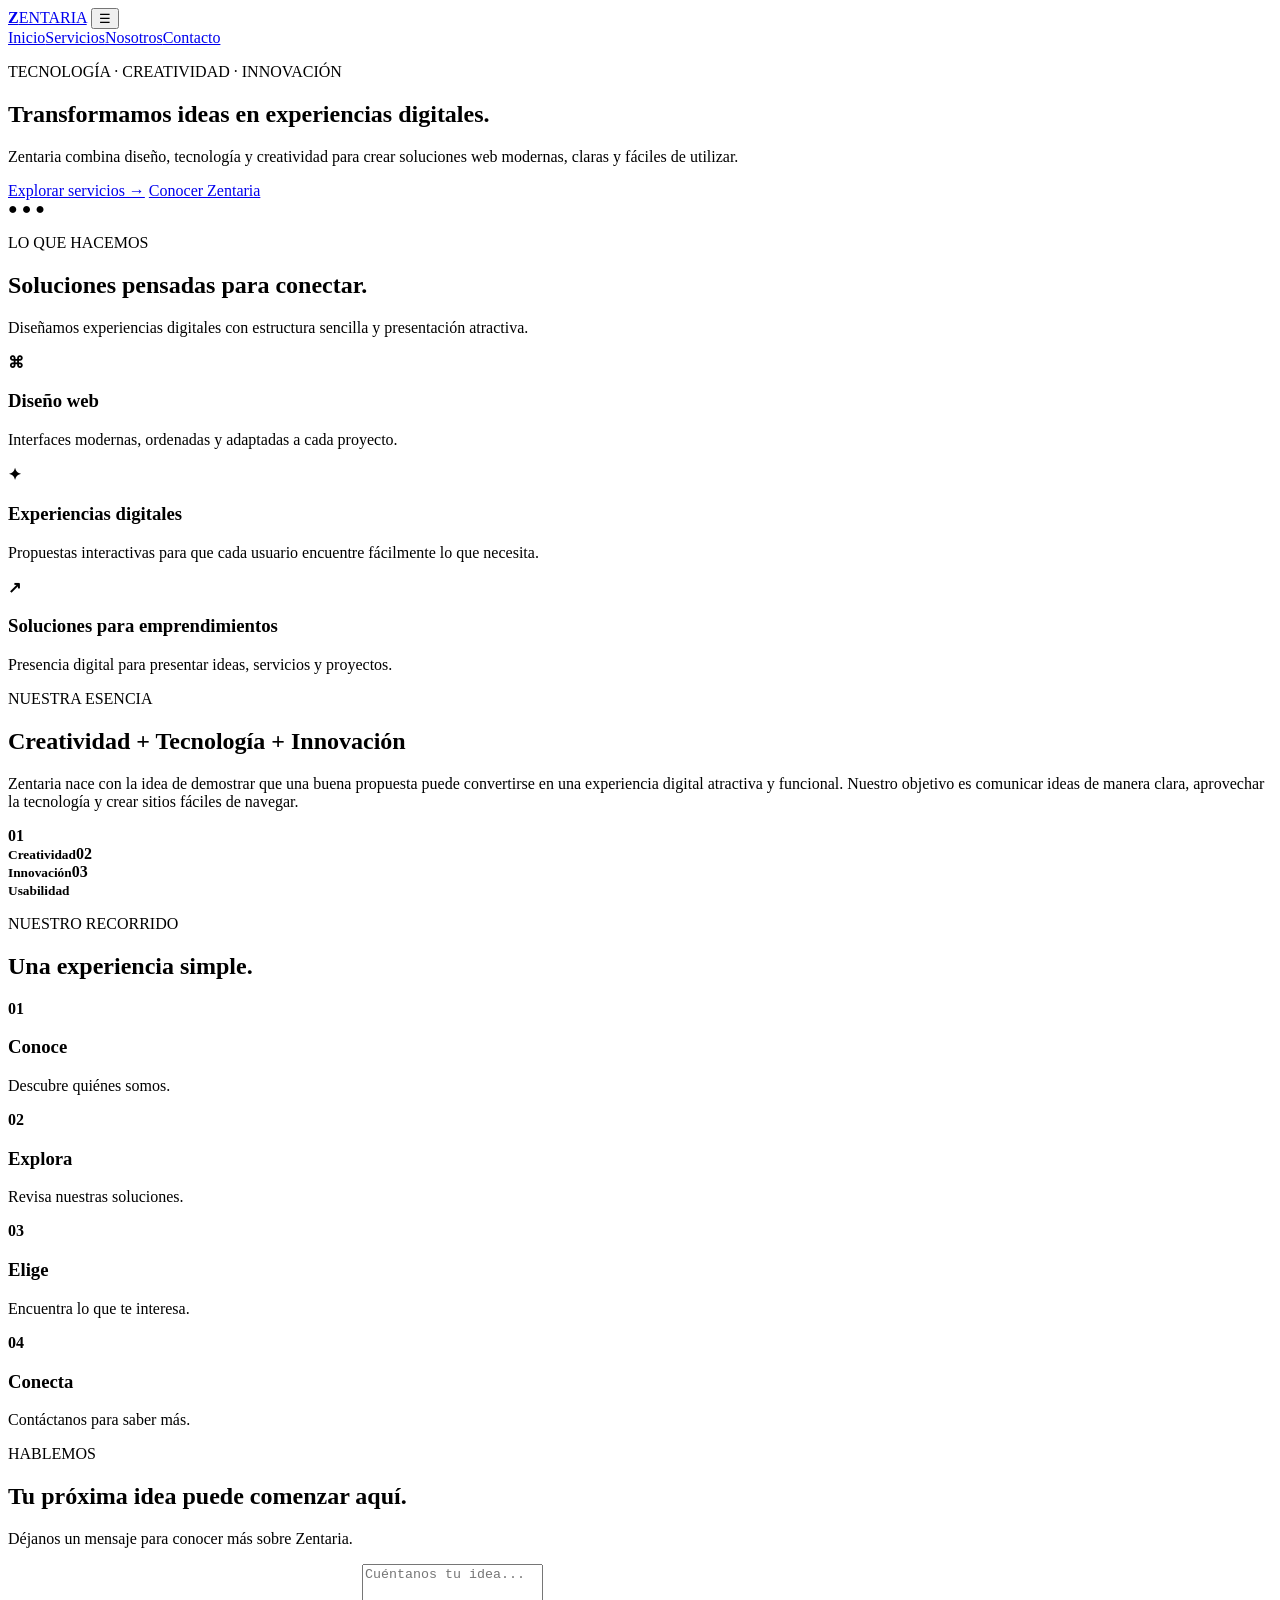
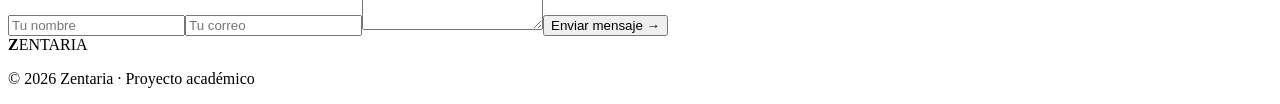
==== index.html @ 114fbb3f "Crear página principal de Zentaria" ====
<!doctype html>
<html lang="es">
<head>
<meta charset="UTF-8">
<meta name="viewport" content="width=device-width, initial-scale=1.0">
<title>Zentaria | Soluciones digitales</title>
<link rel="stylesheet" href="style.css">
</head>
<body>
<header id="inicio">
<nav>
<a class="logo" href="#inicio"><b>Z</b>ENTARIA</a>
<button id="menu">☰</button>
<div id="links">
<a href="#inicio">Inicio</a><a href="#servicios">Servicios</a><a href="#nosotros">Nosotros</a><a href="#contacto">Contacto</a>
</div>
</nav>
<section class="hero">
<div>
<p class="eyebrow">TECNOLOGÍA · CREATIVIDAD · INNOVACIÓN</p>
<h1>Transformamos <span>ideas</span> en experiencias digitales.</h1>
<p class="lead">Zentaria combina diseño, tecnología y creatividad para crear soluciones web modernas, claras y fáciles de utilizar.</p>
<a class="btn" href="#servicios">Explorar servicios →</a>
<a class="btn ghost" href="#nosotros">Conocer Zentaria</a>
</div>
<div class="visual"><div class="window"><div class="dots">● ● ●</div><div class="bar"></div><div class="bar short"></div><div class="grid"><i></i><i></i><i></i></div><div class="button"></div></div></div>
</section>
</header>
<main>
<section class="section" id="servicios">
<p class="eyebrow blue">LO QUE HACEMOS</p>
<h2>Soluciones pensadas para <span>conectar.</span></h2>
<p class="muted">Diseñamos experiencias digitales con estructura sencilla y presentación atractiva.</p>
<div class="cards">
<article><strong>⌘</strong><h3>Diseño web</h3><p>Interfaces modernas, ordenadas y adaptadas a cada proyecto.</p></article>
<article><strong>✦</strong><h3>Experiencias digitales</h3><p>Propuestas interactivas para que cada usuario encuentre fácilmente lo que necesita.</p></article>
<article><strong>↗</strong><h3>Soluciones para emprendimientos</h3><p>Presencia digital para presentar ideas, servicios y proyectos.</p></article>
</div>
</section>
<section class="section dark" id="nosotros">
<div class="two">
<div><p class="eyebrow">NUESTRA ESENCIA</p><h2>Creatividad + Tecnología + <span>Innovación</span></h2></div>
<div><p>Zentaria nace con la idea de demostrar que una buena propuesta puede convertirse en una experiencia digital atractiva y funcional. Nuestro objetivo es comunicar ideas de manera clara, aprovechar la tecnología y crear sitios fáciles de navegar.</p>
<div class="values"><b>01<br><small>Creatividad</small></b><b>02<br><small>Innovación</small></b><b>03<br><small>Usabilidad</small></b></div></div>
</div>
</section>
<section class="section">
<p class="eyebrow blue">NUESTRO RECORRIDO</p><h2>Una experiencia <span>simple.</span></h2>
<div class="steps"><div><b>01</b><h3>Conoce</h3><p>Descubre quiénes somos.</p></div><div><b>02</b><h3>Explora</h3><p>Revisa nuestras soluciones.</p></div><div><b>03</b><h3>Elige</h3><p>Encuentra lo que te interesa.</p></div><div><b>04</b><h3>Conecta</h3><p>Contáctanos para saber más.</p></div></div>
</section>
<section class="section contact" id="contacto">
<div class="contactbox"><div><p class="eyebrow blue">HABLEMOS</p><h2>Tu próxima idea puede comenzar aquí.</h2><p class="muted">Déjanos un mensaje para conocer más sobre Zentaria.</p></div>
<form id="form"><input required placeholder="Tu nombre"><input required type="email" placeholder="Tu correo"><textarea required rows="4" placeholder="Cuéntanos tu idea..."></textarea><button class="btn" type="submit">Enviar mensaje →</button><small id="msg"></small></form></div>
</section>
</main>
<footer><span class="logo"><b>Z</b>ENTARIA</span><p>© 2026 Zentaria · Proyecto académico</p></footer>
<script src="script.js"></script>
</body></html>
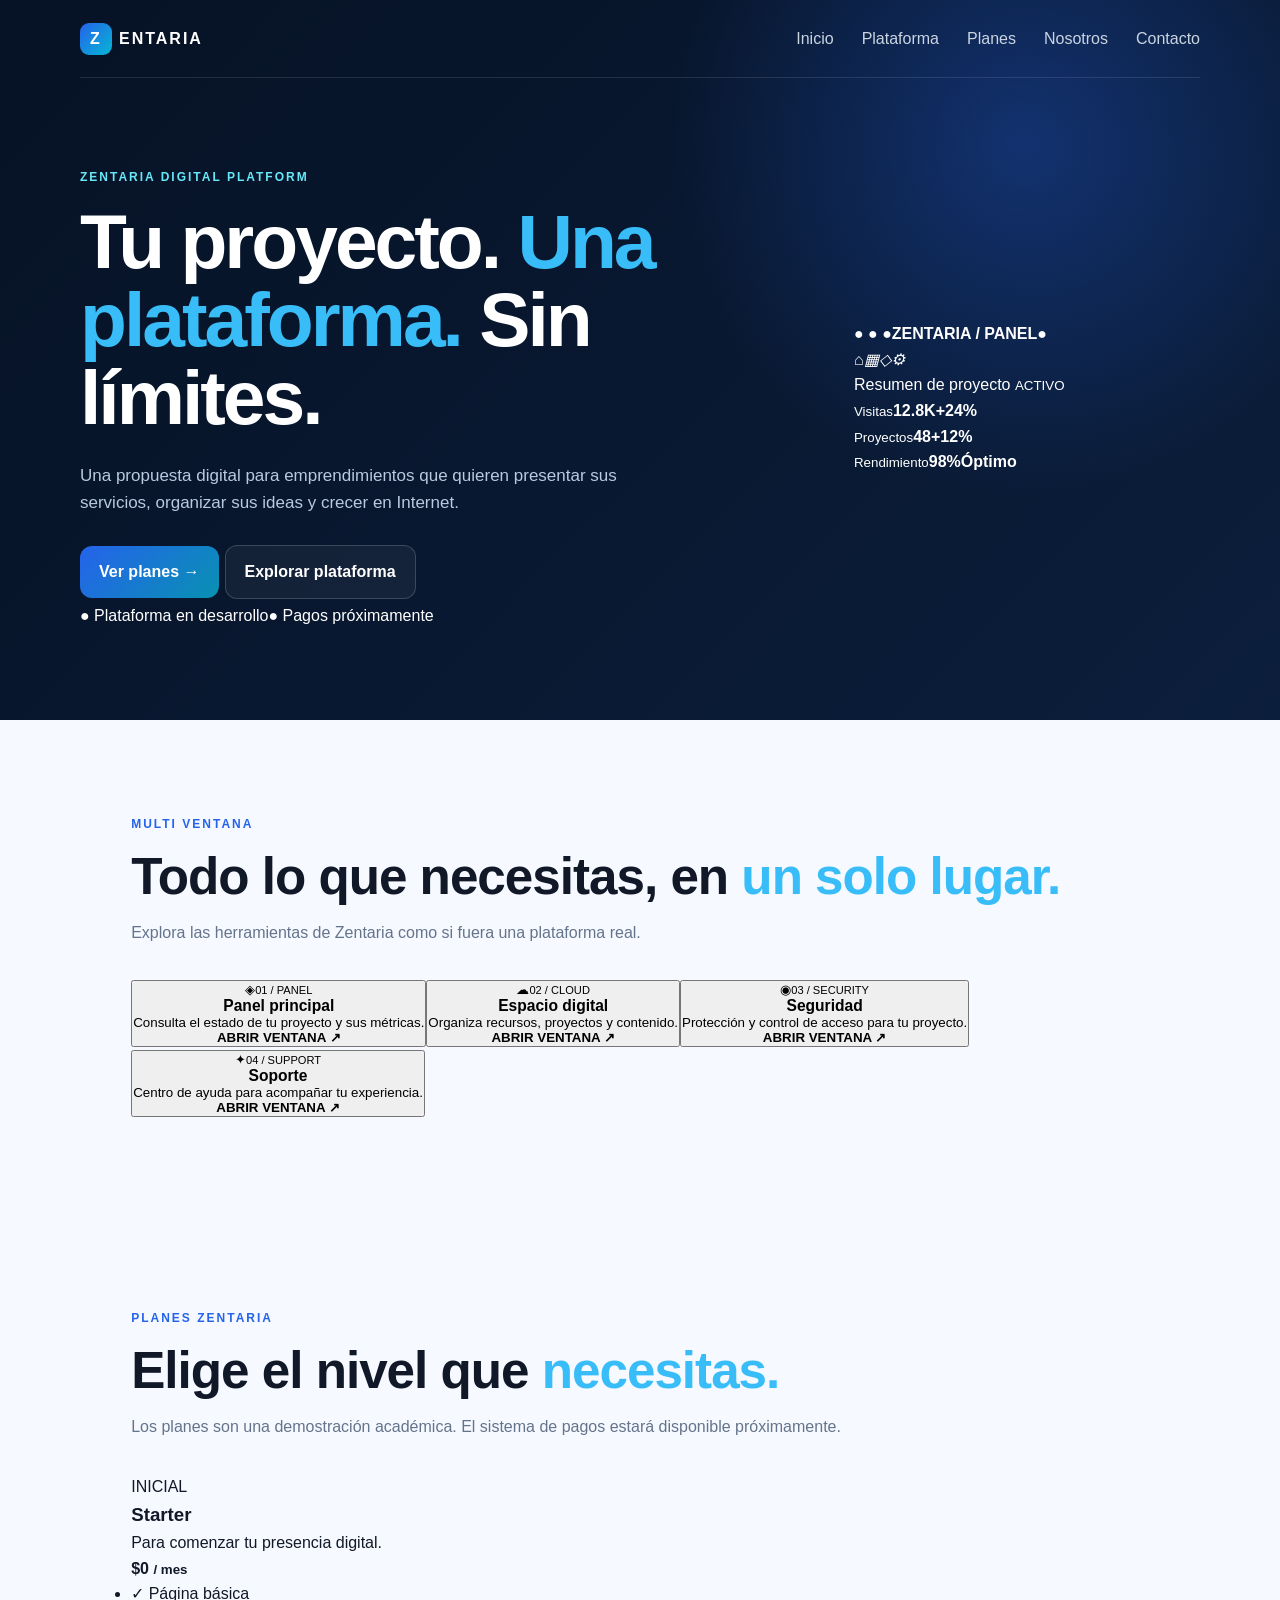
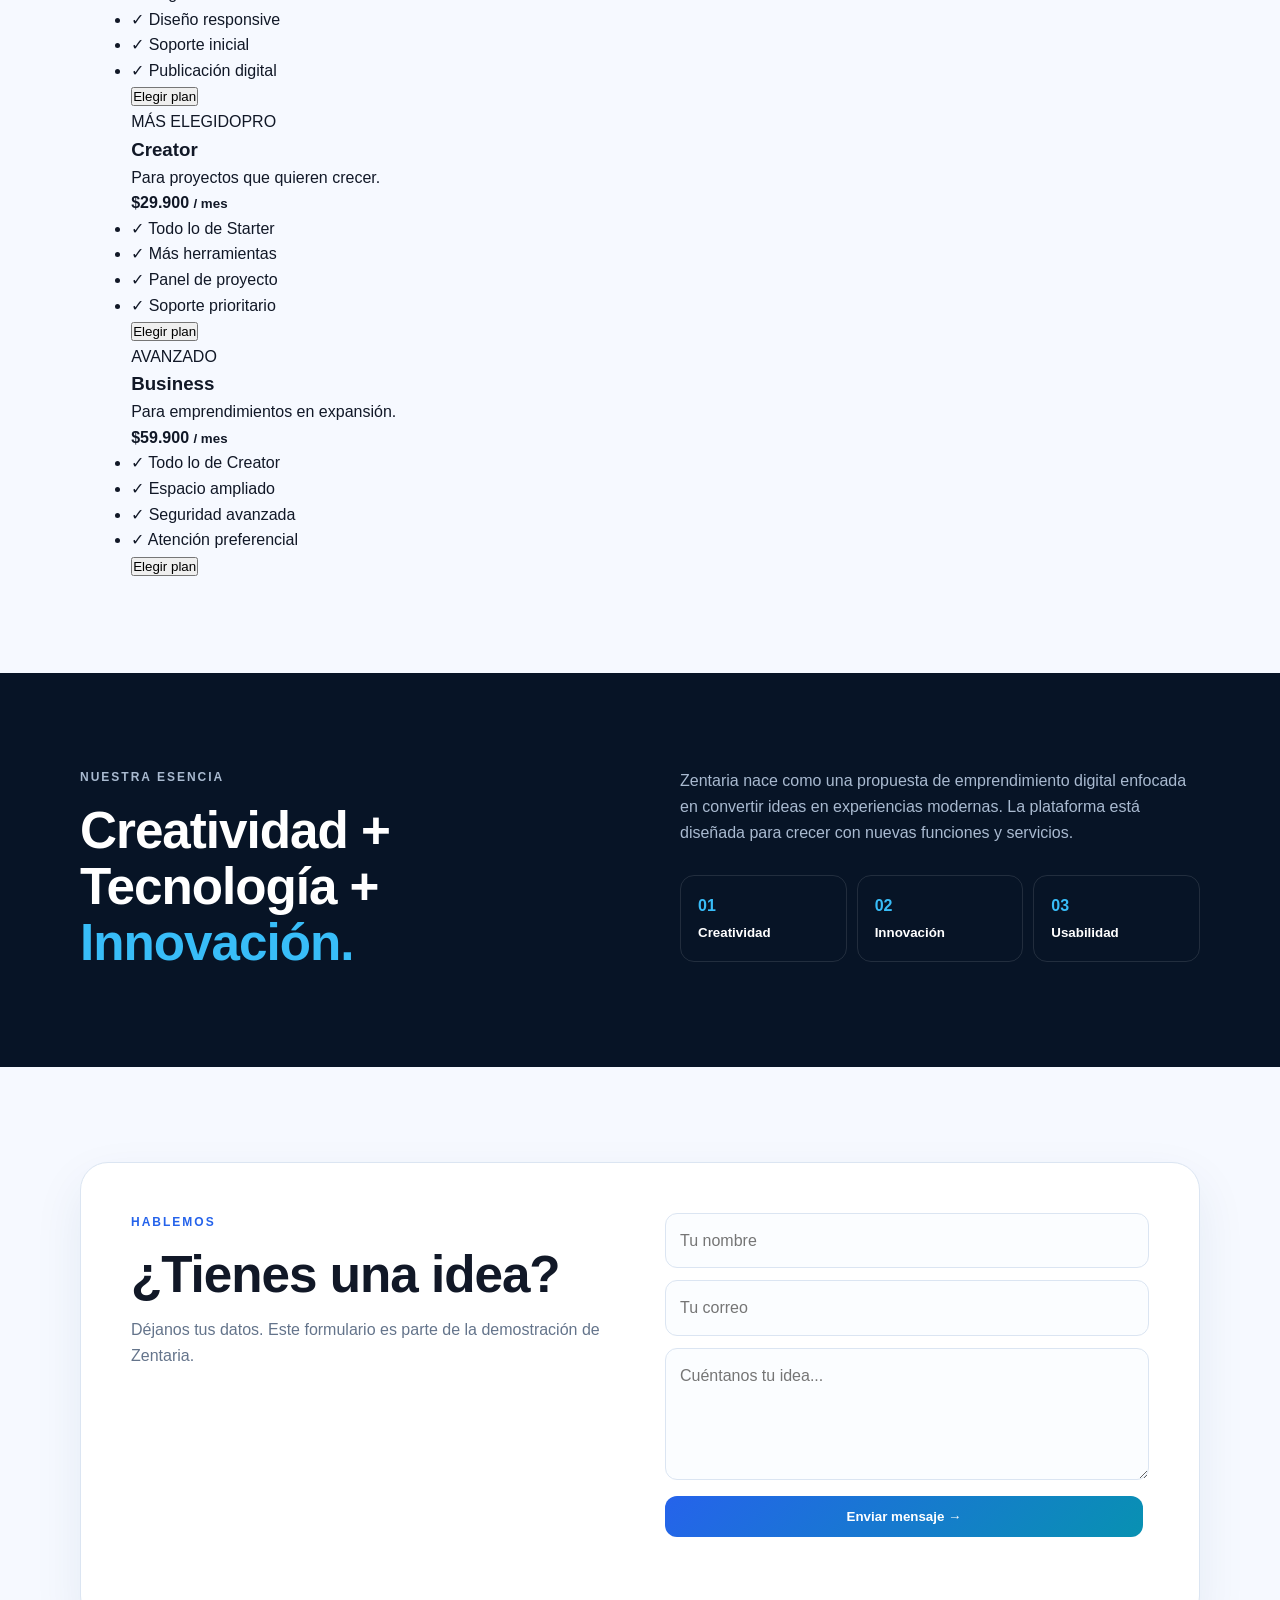
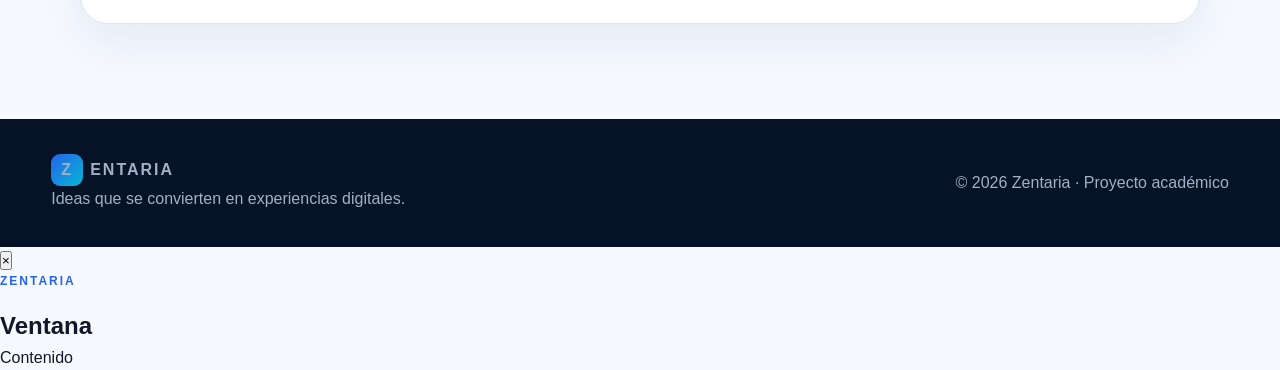
==== commit de2ce224: "Rediseñar Zentaria con multi-ventanas y planes" ====
--- a/index.html
+++ b/index.html
@@ -1,58 +1,20 @@
 <!doctype html>
 <html lang="es">
 <head>
-<meta charset="UTF-8">
-<meta name="viewport" content="width=device-width, initial-scale=1.0">
-<title>Zentaria | Soluciones digitales</title>
-<link rel="stylesheet" href="style.css">
+<meta charset="UTF-8"><meta name="viewport" content="width=device-width,initial-scale=1.0"><meta name="description" content="Zentaria - plataforma digital y planes tecnológicos."><title>Zentaria | Plataforma digital</title><link rel="stylesheet" href="style.css">
 </head>
 <body>
 <header id="inicio">
-<nav>
-<a class="logo" href="#inicio"><b>Z</b>ENTARIA</a>
-<button id="menu">☰</button>
-<div id="links">
-<a href="#inicio">Inicio</a><a href="#servicios">Servicios</a><a href="#nosotros">Nosotros</a><a href="#contacto">Contacto</a>
-</div>
-</nav>
-<section class="hero">
-<div>
-<p class="eyebrow">TECNOLOGÍA · CREATIVIDAD · INNOVACIÓN</p>
-<h1>Transformamos <span>ideas</span> en experiencias digitales.</h1>
-<p class="lead">Zentaria combina diseño, tecnología y creatividad para crear soluciones web modernas, claras y fáciles de utilizar.</p>
-<a class="btn" href="#servicios">Explorar servicios →</a>
-<a class="btn ghost" href="#nosotros">Conocer Zentaria</a>
-</div>
-<div class="visual"><div class="window"><div class="dots">● ● ●</div><div class="bar"></div><div class="bar short"></div><div class="grid"><i></i><i></i><i></i></div><div class="button"></div></div></div>
-</section>
+<nav><a class="logo" href="#inicio"><b>Z</b>ENTARIA</a><button id="menu">☰</button><div id="links"><a href="#inicio">Inicio</a><a href="#plataforma">Plataforma</a><a href="#planes">Planes</a><a href="#nosotros">Nosotros</a><a href="#contacto">Contacto</a></div></nav>
+<section class="hero"><div><p class="eyebrow">ZENTARIA DIGITAL PLATFORM</p><h1>Tu proyecto. <span>Una plataforma.</span> Sin límites.</h1><p class="lead">Una propuesta digital para emprendimientos que quieren presentar sus servicios, organizar sus ideas y crecer en Internet.</p><a class="btn" href="#planes">Ver planes →</a><a class="btn ghost" href="#plataforma">Explorar plataforma</a><div class="trust"><span>● Plataforma en desarrollo</span><span>● Pagos próximamente</span></div></div><div class="visual"><div class="dashboard"><div class="dash-top"><span>● ● ●</span><b>ZENTARIA / PANEL</b><em>●</em></div><div class="dash-body"><aside><i>⌂</i><i>▦</i><i>◇</i><i>⚙</i></aside><div class="dash-main"><div class="dash-title">Resumen de proyecto <small>ACTIVO</small></div><div class="stats"><div><small>Visitas</small><strong>12.8K</strong><b>+24%</b></div><div><small>Proyectos</small><strong>48</strong><b>+12%</b></div><div><small>Rendimiento</small><strong>98%</strong><b>Óptimo</b></div></div><div class="chart"><span></span><span></span><span></span><span></span><span></span><span></span><span></span></div></div></div></div></div></section>
 </header>
 <main>
-<section class="section" id="servicios">
-<p class="eyebrow blue">LO QUE HACEMOS</p>
-<h2>Soluciones pensadas para <span>conectar.</span></h2>
-<p class="muted">Diseñamos experiencias digitales con estructura sencilla y presentación atractiva.</p>
-<div class="cards">
-<article><strong>⌘</strong><h3>Diseño web</h3><p>Interfaces modernas, ordenadas y adaptadas a cada proyecto.</p></article>
-<article><strong>✦</strong><h3>Experiencias digitales</h3><p>Propuestas interactivas para que cada usuario encuentre fácilmente lo que necesita.</p></article>
-<article><strong>↗</strong><h3>Soluciones para emprendimientos</h3><p>Presencia digital para presentar ideas, servicios y proyectos.</p></article>
-</div>
-</section>
-<section class="section dark" id="nosotros">
-<div class="two">
-<div><p class="eyebrow">NUESTRA ESENCIA</p><h2>Creatividad + Tecnología + <span>Innovación</span></h2></div>
-<div><p>Zentaria nace con la idea de demostrar que una buena propuesta puede convertirse en una experiencia digital atractiva y funcional. Nuestro objetivo es comunicar ideas de manera clara, aprovechar la tecnología y crear sitios fáciles de navegar.</p>
-<div class="values"><b>01<br><small>Creatividad</small></b><b>02<br><small>Innovación</small></b><b>03<br><small>Usabilidad</small></b></div></div>
-</div>
-</section>
-<section class="section">
-<p class="eyebrow blue">NUESTRO RECORRIDO</p><h2>Una experiencia <span>simple.</span></h2>
-<div class="steps"><div><b>01</b><h3>Conoce</h3><p>Descubre quiénes somos.</p></div><div><b>02</b><h3>Explora</h3><p>Revisa nuestras soluciones.</p></div><div><b>03</b><h3>Elige</h3><p>Encuentra lo que te interesa.</p></div><div><b>04</b><h3>Conecta</h3><p>Contáctanos para saber más.</p></div></div>
-</section>
-<section class="section contact" id="contacto">
-<div class="contactbox"><div><p class="eyebrow blue">HABLEMOS</p><h2>Tu próxima idea puede comenzar aquí.</h2><p class="muted">Déjanos un mensaje para conocer más sobre Zentaria.</p></div>
-<form id="form"><input required placeholder="Tu nombre"><input required type="email" placeholder="Tu correo"><textarea required rows="4" placeholder="Cuéntanos tu idea..."></textarea><button class="btn" type="submit">Enviar mensaje →</button><small id="msg"></small></form></div>
-</section>
+<section class="section platform" id="plataforma"><div class="heading"><p class="eyebrow blue">MULTI VENTANA</p><h2>Todo lo que necesitas, en <span>un solo lugar.</span></h2><p class="muted">Explora las herramientas de Zentaria como si fuera una plataforma real.</p></div><div class="windows"><button class="window-card" data-window="panel"><span>◈</span><small>01 / PANEL</small><h3>Panel principal</h3><p>Consulta el estado de tu proyecto y sus métricas.</p><strong>ABRIR VENTANA ↗</strong></button><button class="window-card" data-window="cloud"><span>☁</span><small>02 / CLOUD</small><h3>Espacio digital</h3><p>Organiza recursos, proyectos y contenido.</p><strong>ABRIR VENTANA ↗</strong></button><button class="window-card" data-window="security"><span>◉</span><small>03 / SECURITY</small><h3>Seguridad</h3><p>Protección y control de acceso para tu proyecto.</p><strong>ABRIR VENTANA ↗</strong></button><button class="window-card" data-window="support"><span>✦</span><small>04 / SUPPORT</small><h3>Soporte</h3><p>Centro de ayuda para acompañar tu experiencia.</p><strong>ABRIR VENTANA ↗</strong></button></div></section>
+<section class="section plans" id="planes"><div class="heading"><p class="eyebrow blue">PLANES ZENTARIA</p><h2>Elige el nivel que <span>necesitas.</span></h2><p class="muted">Los planes son una demostración académica. El sistema de pagos estará disponible próximamente.</p></div><div class="price-grid"><article class="price"><span class="tag">INICIAL</span><h3>Starter</h3><p>Para comenzar tu presencia digital.</p><strong>$0 <small>/ mes</small></strong><ul><li>✓ Página básica</li><li>✓ Diseño responsive</li><li>✓ Soporte inicial</li><li>✓ Publicación digital</li></ul><button class="buy" data-plan="Starter">Elegir plan</button></article><article class="price featured"><span class="popular">MÁS ELEGIDO</span><span class="tag">PRO</span><h3>Creator</h3><p>Para proyectos que quieren crecer.</p><strong>$29.900 <small>/ mes</small></strong><ul><li>✓ Todo lo de Starter</li><li>✓ Más herramientas</li><li>✓ Panel de proyecto</li><li>✓ Soporte prioritario</li></ul><button class="buy" data-plan="Creator">Elegir plan</button></article><article class="price"><span class="tag">AVANZADO</span><h3>Business</h3><p>Para emprendimientos en expansión.</p><strong>$59.900 <small>/ mes</small></strong><ul><li>✓ Todo lo de Creator</li><li>✓ Espacio ampliado</li><li>✓ Seguridad avanzada</li><li>✓ Atención preferencial</li></ul><button class="buy" data-plan="Business">Elegir plan</button></article></div></section>
+<section class="section dark" id="nosotros"><div class="two"><div><p class="eyebrow">NUESTRA ESENCIA</p><h2>Creatividad + Tecnología + <span>Innovación.</span></h2></div><div><p>Zentaria nace como una propuesta de emprendimiento digital enfocada en convertir ideas en experiencias modernas. La plataforma está diseñada para crecer con nuevas funciones y servicios.</p><div class="values"><b>01<br><small>Creatividad</small></b><b>02<br><small>Innovación</small></b><b>03<br><small>Usabilidad</small></b></div></div></div></section>
+<section class="section contact" id="contacto"><div class="contactbox"><div><p class="eyebrow blue">HABLEMOS</p><h2>¿Tienes una idea?</h2><p class="muted">Déjanos tus datos. Este formulario es parte de la demostración de Zentaria.</p></div><form id="form"><input required placeholder="Tu nombre"><input required type="email" placeholder="Tu correo"><textarea required rows="4" placeholder="Cuéntanos tu idea..."></textarea><button class="btn" type="submit">Enviar mensaje →</button><small id="msg"></small></form></div></section>
 </main>
-<footer><span class="logo"><b>Z</b>ENTARIA</span><p>© 2026 Zentaria · Proyecto académico</p></footer>
+<footer><div><span class="logo"><b>Z</b>ENTARIA</span><p>Ideas que se convierten en experiencias digitales.</p></div><p>© 2026 Zentaria · Proyecto académico</p></footer>
+<div class="modal" id="modal"><div class="modal-box"><button class="close" id="close">×</button><p class="eyebrow blue" id="modalEyebrow">ZENTARIA</p><h2 id="modalTitle">Ventana</h2><p id="modalText">Contenido</p><div class="modal-ui" id="modalUI"></div></div></div>
 <script src="script.js"></script>
 </body></html>
--- a/style.css
+++ b/style.css
@@ -0,0 +1 @@
+*{box-sizing:border-box;margin:0;padding:0}html{scroll-behavior:smooth}body{font-family:Arial,Helvetica,sans-serif;color:#111827;background:#f6f9ff;line-height:1.6}a{text-decoration:none;color:inherit}header{color:white;background:radial-gradient(circle at 80% 20%,#2563eb55,transparent 30%),linear-gradient(135deg,#061225,#0b1e3b);min-height:720px}nav{height:78px;width:92%;max-width:1120px;margin:auto;display:flex;align-items:center;justify-content:space-between;border-bottom:1px solid #ffffff1c}.logo{font-weight:800;letter-spacing:2px}.logo b{display:inline-grid;place-items:center;width:32px;height:32px;border-radius:9px;margin-right:7px;background:linear-gradient(135deg,#2563eb,#06b6d4)}#links{display:flex;gap:28px;color:#cbd5e1}#links a:hover{color:white}#menu{display:none;background:none;border:0;color:white;font-size:25px}.hero{width:92%;max-width:1120px;min-height:640px;margin:auto;display:grid;grid-template-columns:1.1fr .9fr;align-items:center;gap:50px}.eyebrow{font-size:12px;font-weight:800;letter-spacing:2px;color:#67e8f9;margin-bottom:15px}.blue{color:#2563eb}h1{font-size:clamp(42px,6vw,78px);line-height:1.02;letter-spacing:-3px}h1 span,h2 span{color:#38bdf8}.lead{max-width:650px;color:#b9c9df;font-size:17px;margin:25px 0}.btn{display:inline-block;border:0;border-radius:12px;padding:13px 19px;background:linear-gradient(135deg,#2563eb,#0891b2);color:white;font-weight:700;margin:4px 6px 4px 0;cursor:pointer}.ghost{background:#ffffff0d;border:1px solid #ffffff2b}.visual{display:grid;place-items:center}.window{width:min(390px,90%);padding:25px;border:1px solid #ffffff2b;border-radius:20px;background:#ffffff12;box-shadow:0 30px 80px #0006;transform:rotate(-3deg)}.dots{color:#8bb9ff;font-size:11px;margin-bottom:28px}.bar{height:22px;width:80%;border-radius:20px;background:white;margin:12px 0}.bar.short{width:55%;height:10px;background:#8bb9ff}.grid{display:grid;grid-template-columns:repeat(3,1fr);gap:10px;margin:30px 0}.grid i{height:70px;border-radius:12px;background:#38bdf855;border:1px solid #ffffff20}.button{height:35px;width:120px;border-radius:9px;background:linear-gradient(135deg,#2563eb,#06b6d4)}.section{padding:95px 4%;max-width:1120px;margin:auto}.section h2,.contactbox h2{font-size:clamp(32px,4vw,52px);line-height:1.1;letter-spacing:-1px}.muted{color:#64748b;margin:14px 0 35px}.cards{display:grid;grid-template-columns:repeat(3,1fr);gap:20px}.cards article{background:white;border:1px solid #dbe5f2;border-radius:22px;padding:30px;box-shadow:0 12px 30px #1f41720d;transition:.25s}.cards article:hover{transform:translateY(-6px)}.cards strong{display:grid;place-items:center;width:48px;height:48px;border-radius:14px;background:#e8f2ff;color:#2563eb;font-size:24px;margin-bottom:18px}.cards h3{margin-bottom:8px}.cards p{color:#64748b}.dark{max-width:none;background:#071426;color:white}.two{max-width:1120px;margin:auto;display:grid;grid-template-columns:1fr 1fr;gap:80px}.dark p{color:#a9bad0}.values{display:grid;grid-template-columns:repeat(3,1fr);gap:10px;margin-top:30px}.values b{padding:17px;border:1px solid #ffffff1c;border-radius:14px;color:#38bdf8}.values small{color:white}.steps{display:grid;grid-template-columns:repeat(4,1fr);gap:15px;margin-top:40px}.steps>div{background:white;border-left:2px solid #60a5fa;padding:24px;border-radius:0 15px 15px 0}.steps b{color:#2563eb}.steps p{color:#64748b}.contact{max-width:none}.contactbox{max-width:1120px;margin:auto;background:white;border:1px solid #dbe5f2;border-radius:28px;padding:50px;display:grid;grid-template-columns:1fr 1fr;gap:50px;box-shadow:0 20px 50px #1f417214}form{display:flex;flex-direction:column;gap:12px}input,textarea{font:inherit;border:1px solid #dbe5f2;border-radius:12px;padding:14px;background:#fbfdff;outline:none}input:focus,textarea:focus{border-color:#60a5fa}#msg{color:#2563eb;min-height:20px}footer{background:#061225;color:#9fb1c8;padding:35px 4%;display:flex;justify-content:space-between;align-items:center}@media(max-width:800px){#menu{display:block}#links{display:none;position:absolute;right:4%;top:70px;flex-direction:column;background:#0b1e3b;padding:18px;border-radius:14px;z-index:5}#links.open{display:flex}.hero,.two,.contactbox{grid-template-columns:1fr}.hero{padding:70px 0}.cards,.steps{grid-template-columns:1fr}.visual{display:none}.contactbox{padding:30px}footer{flex-direction:column;align-items:flex-start;gap:15px}}
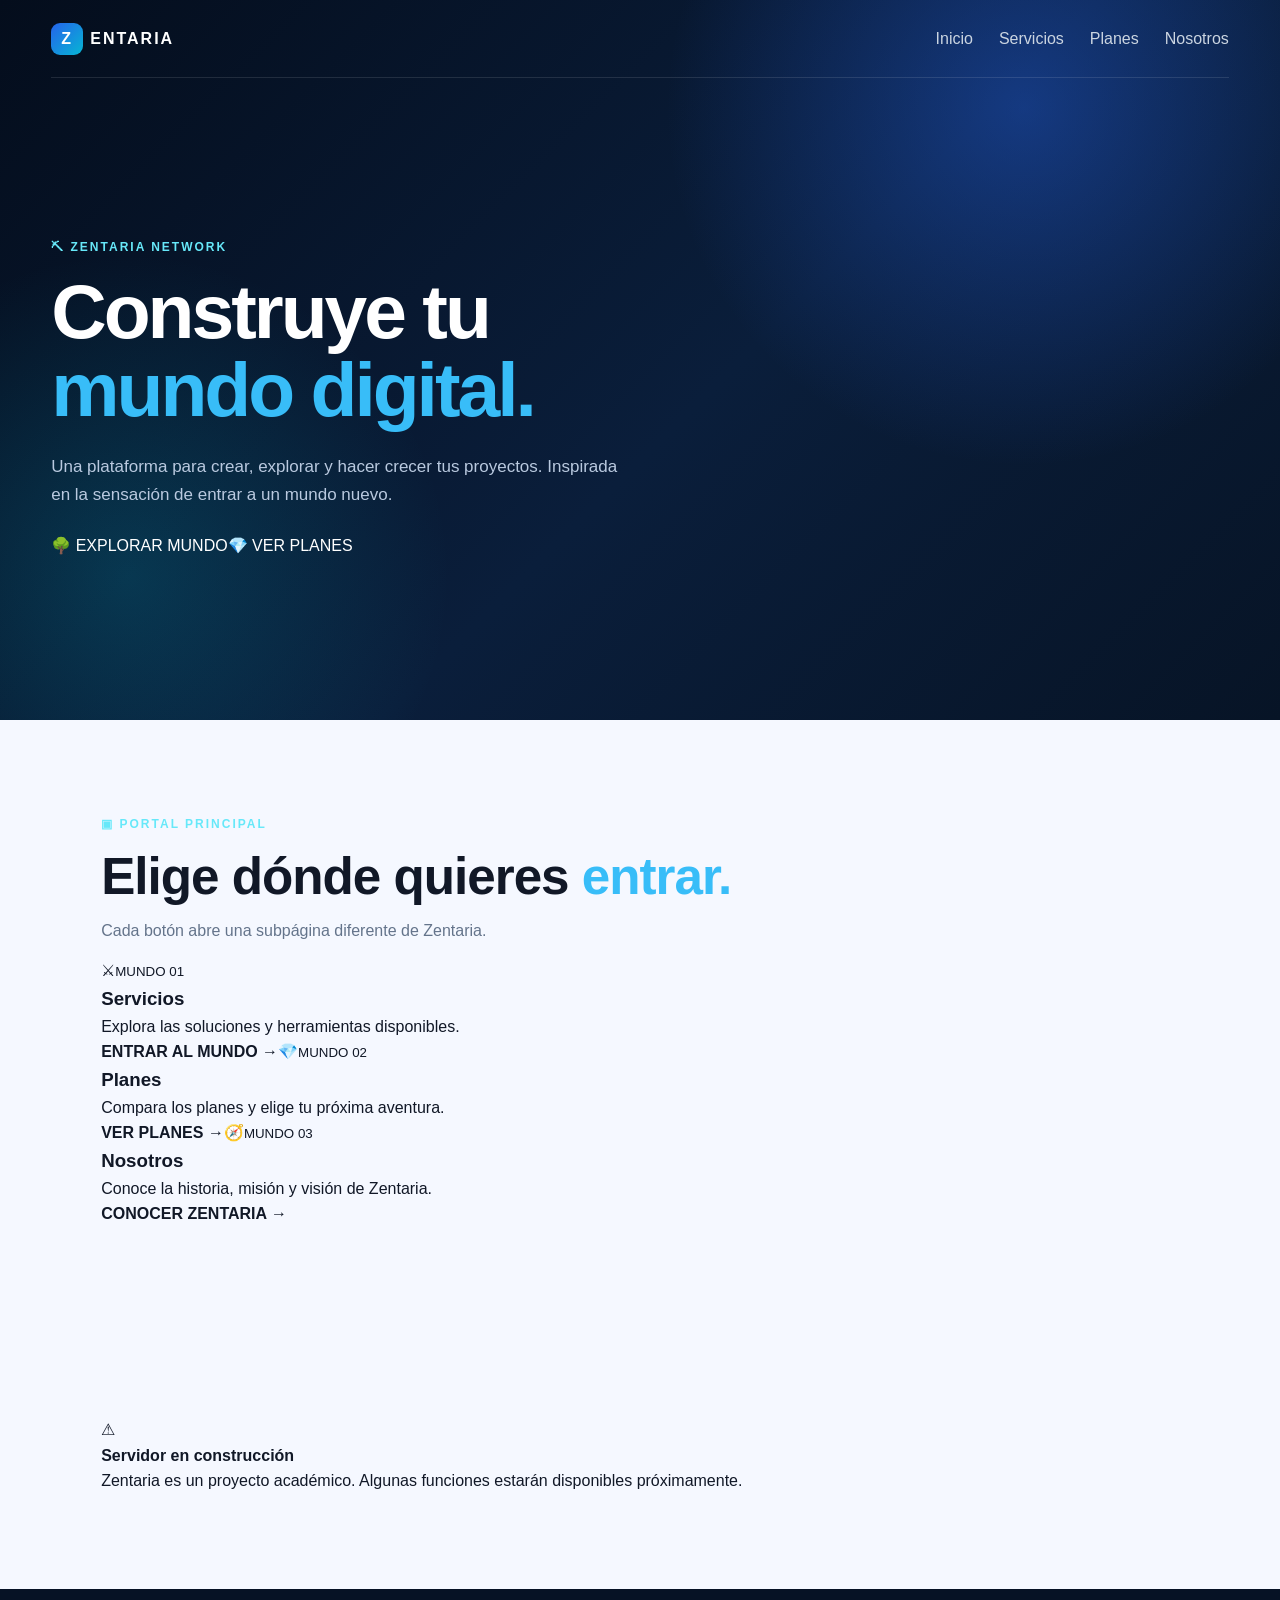
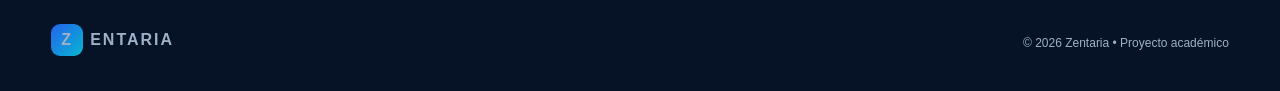
==== commit cc6883a1: "Convertir inicio de Zentaria en portal estilo Minecraft" ====
--- a/index.html
+++ b/index.html
@@ -1,20 +1 @@
-<!doctype html>
-<html lang="es">
-<head>
-<meta charset="UTF-8"><meta name="viewport" content="width=device-width,initial-scale=1.0"><meta name="description" content="Zentaria - plataforma digital y planes tecnológicos."><title>Zentaria | Plataforma digital</title><link rel="stylesheet" href="style.css">
-</head>
-<body>
-<header id="inicio">
-<nav><a class="logo" href="#inicio"><b>Z</b>ENTARIA</a><button id="menu">☰</button><div id="links"><a href="#inicio">Inicio</a><a href="#plataforma">Plataforma</a><a href="#planes">Planes</a><a href="#nosotros">Nosotros</a><a href="#contacto">Contacto</a></div></nav>
-<section class="hero"><div><p class="eyebrow">ZENTARIA DIGITAL PLATFORM</p><h1>Tu proyecto. <span>Una plataforma.</span> Sin límites.</h1><p class="lead">Una propuesta digital para emprendimientos que quieren presentar sus servicios, organizar sus ideas y crecer en Internet.</p><a class="btn" href="#planes">Ver planes →</a><a class="btn ghost" href="#plataforma">Explorar plataforma</a><div class="trust"><span>● Plataforma en desarrollo</span><span>● Pagos próximamente</span></div></div><div class="visual"><div class="dashboard"><div class="dash-top"><span>● ● ●</span><b>ZENTARIA / PANEL</b><em>●</em></div><div class="dash-body"><aside><i>⌂</i><i>▦</i><i>◇</i><i>⚙</i></aside><div class="dash-main"><div class="dash-title">Resumen de proyecto <small>ACTIVO</small></div><div class="stats"><div><small>Visitas</small><strong>12.8K</strong><b>+24%</b></div><div><small>Proyectos</small><strong>48</strong><b>+12%</b></div><div><small>Rendimiento</small><strong>98%</strong><b>Óptimo</b></div></div><div class="chart"><span></span><span></span><span></span><span></span><span></span><span></span><span></span></div></div></div></div></div></section>
-</header>
-<main>
-<section class="section platform" id="plataforma"><div class="heading"><p class="eyebrow blue">MULTI VENTANA</p><h2>Todo lo que necesitas, en <span>un solo lugar.</span></h2><p class="muted">Explora las herramientas de Zentaria como si fuera una plataforma real.</p></div><div class="windows"><button class="window-card" data-window="panel"><span>◈</span><small>01 / PANEL</small><h3>Panel principal</h3><p>Consulta el estado de tu proyecto y sus métricas.</p><strong>ABRIR VENTANA ↗</strong></button><button class="window-card" data-window="cloud"><span>☁</span><small>02 / CLOUD</small><h3>Espacio digital</h3><p>Organiza recursos, proyectos y contenido.</p><strong>ABRIR VENTANA ↗</strong></button><button class="window-card" data-window="security"><span>◉</span><small>03 / SECURITY</small><h3>Seguridad</h3><p>Protección y control de acceso para tu proyecto.</p><strong>ABRIR VENTANA ↗</strong></button><button class="window-card" data-window="support"><span>✦</span><small>04 / SUPPORT</small><h3>Soporte</h3><p>Centro de ayuda para acompañar tu experiencia.</p><strong>ABRIR VENTANA ↗</strong></button></div></section>
-<section class="section plans" id="planes"><div class="heading"><p class="eyebrow blue">PLANES ZENTARIA</p><h2>Elige el nivel que <span>necesitas.</span></h2><p class="muted">Los planes son una demostración académica. El sistema de pagos estará disponible próximamente.</p></div><div class="price-grid"><article class="price"><span class="tag">INICIAL</span><h3>Starter</h3><p>Para comenzar tu presencia digital.</p><strong>$0 <small>/ mes</small></strong><ul><li>✓ Página básica</li><li>✓ Diseño responsive</li><li>✓ Soporte inicial</li><li>✓ Publicación digital</li></ul><button class="buy" data-plan="Starter">Elegir plan</button></article><article class="price featured"><span class="popular">MÁS ELEGIDO</span><span class="tag">PRO</span><h3>Creator</h3><p>Para proyectos que quieren crecer.</p><strong>$29.900 <small>/ mes</small></strong><ul><li>✓ Todo lo de Starter</li><li>✓ Más herramientas</li><li>✓ Panel de proyecto</li><li>✓ Soporte prioritario</li></ul><button class="buy" data-plan="Creator">Elegir plan</button></article><article class="price"><span class="tag">AVANZADO</span><h3>Business</h3><p>Para emprendimientos en expansión.</p><strong>$59.900 <small>/ mes</small></strong><ul><li>✓ Todo lo de Creator</li><li>✓ Espacio ampliado</li><li>✓ Seguridad avanzada</li><li>✓ Atención preferencial</li></ul><button class="buy" data-plan="Business">Elegir plan</button></article></div></section>
-<section class="section dark" id="nosotros"><div class="two"><div><p class="eyebrow">NUESTRA ESENCIA</p><h2>Creatividad + Tecnología + <span>Innovación.</span></h2></div><div><p>Zentaria nace como una propuesta de emprendimiento digital enfocada en convertir ideas en experiencias modernas. La plataforma está diseñada para crecer con nuevas funciones y servicios.</p><div class="values"><b>01<br><small>Creatividad</small></b><b>02<br><small>Innovación</small></b><b>03<br><small>Usabilidad</small></b></div></div></div></section>
-<section class="section contact" id="contacto"><div class="contactbox"><div><p class="eyebrow blue">HABLEMOS</p><h2>¿Tienes una idea?</h2><p class="muted">Déjanos tus datos. Este formulario es parte de la demostración de Zentaria.</p></div><form id="form"><input required placeholder="Tu nombre"><input required type="email" placeholder="Tu correo"><textarea required rows="4" placeholder="Cuéntanos tu idea..."></textarea><button class="btn" type="submit">Enviar mensaje →</button><small id="msg"></small></form></div></section>
-</main>
-<footer><div><span class="logo"><b>Z</b>ENTARIA</span><p>Ideas que se convierten en experiencias digitales.</p></div><p>© 2026 Zentaria · Proyecto académico</p></footer>
-<div class="modal" id="modal"><div class="modal-box"><button class="close" id="close">×</button><p class="eyebrow blue" id="modalEyebrow">ZENTARIA</p><h2 id="modalTitle">Ventana</h2><p id="modalText">Contenido</p><div class="modal-ui" id="modalUI"></div></div></div>
-<script src="script.js"></script>
-</body></html>+<!doctype html><html lang="es"><head><meta charset="UTF-8"><meta name="viewport" content="width=device-width,initial-scale=1"><title>Zentaria • Mundo Digital</title><link rel="stylesheet" href="style.css"></head><body class="mc"><header class="hero-wrap"><nav><a class="logo" href="index.html"><b>Z</b>ENTARIA</a><button id="menu">☰</button><div id="links"><a href="index.html">Inicio</a><a href="servidores.html">Servicios</a><a href="planes.html">Planes</a><a href="nosotros.html">Nosotros</a></div></nav><section class="hero"><div><p class="eyebrow">⛏ ZENTARIA NETWORK</p><h1>Construye tu <span>mundo digital.</span></h1><p class="lead">Una plataforma para crear, explorar y hacer crecer tus proyectos. Inspirada en la sensación de entrar a un mundo nuevo.</p><a class="mc-btn" href="servidores.html">🌳 EXPLORAR MUNDO</a><a class="mc-btn secondary" href="planes.html">💎 VER PLANES</a></div><div class="minecraft-scene"><div class="sun"></div><div class="mountain m1"></div><div class="mountain m2"></div><div class="grass"></div><div class="dirt"></div><div class="tree"><i></i><b></b></div></div></section></header><main><section class="section"><p class="eyebrow green">▣ PORTAL PRINCIPAL</p><h2>Elige dónde quieres <span>entrar.</span></h2><p class="muted">Cada botón abre una subpágina diferente de Zentaria.</p><div class="world-grid"><a class="world-card" href="servidores.html"><span>⚔</span><small>MUNDO 01</small><h3>Servicios</h3><p>Explora las soluciones y herramientas disponibles.</p><b>ENTRAR AL MUNDO →</b></a><a class="world-card" href="planes.html"><span>💎</span><small>MUNDO 02</small><h3>Planes</h3><p>Compara los planes y elige tu próxima aventura.</p><b>VER PLANES →</b></a><a class="world-card" href="nosotros.html"><span>🧭</span><small>MUNDO 03</small><h3>Nosotros</h3><p>Conoce la historia, misión y visión de Zentaria.</p><b>CONOCER ZENTARIA →</b></a></div></section><section class="section dark-panel"><div class="notice"><span>⚠</span><div><strong>Servidor en construcción</strong><p>Zentaria es un proyecto académico. Algunas funciones estarán disponibles próximamente.</p></div></div></section></main><footer><span class="logo"><b>Z</b>ENTARIA</span><p>© 2026 Zentaria • Proyecto académico</p></footer><script src="script.js"></script></body></html>
--- a/style.css
+++ b/style.css
@@ -1 +1 @@
-*{box-sizing:border-box;margin:0;padding:0}html{scroll-behavior:smooth}body{font-family:Arial,Helvetica,sans-serif;color:#111827;background:#f6f9ff;line-height:1.6}a{text-decoration:none;color:inherit}header{color:white;background:radial-gradient(circle at 80% 20%,#2563eb55,transparent 30%),linear-gradient(135deg,#061225,#0b1e3b);min-height:720px}nav{height:78px;width:92%;max-width:1120px;margin:auto;display:flex;align-items:center;justify-content:space-between;border-bottom:1px solid #ffffff1c}.logo{font-weight:800;letter-spacing:2px}.logo b{display:inline-grid;place-items:center;width:32px;height:32px;border-radius:9px;margin-right:7px;background:linear-gradient(135deg,#2563eb,#06b6d4)}#links{display:flex;gap:28px;color:#cbd5e1}#links a:hover{color:white}#menu{display:none;background:none;border:0;color:white;font-size:25px}.hero{width:92%;max-width:1120px;min-height:640px;margin:auto;display:grid;grid-template-columns:1.1fr .9fr;align-items:center;gap:50px}.eyebrow{font-size:12px;font-weight:800;letter-spacing:2px;color:#67e8f9;margin-bottom:15px}.blue{color:#2563eb}h1{font-size:clamp(42px,6vw,78px);line-height:1.02;letter-spacing:-3px}h1 span,h2 span{color:#38bdf8}.lead{max-width:650px;color:#b9c9df;font-size:17px;margin:25px 0}.btn{display:inline-block;border:0;border-radius:12px;padding:13px 19px;background:linear-gradient(135deg,#2563eb,#0891b2);color:white;font-weight:700;margin:4px 6px 4px 0;cursor:pointer}.ghost{background:#ffffff0d;border:1px solid #ffffff2b}.visual{display:grid;place-items:center}.window{width:min(390px,90%);padding:25px;border:1px solid #ffffff2b;border-radius:20px;background:#ffffff12;box-shadow:0 30px 80px #0006;transform:rotate(-3deg)}.dots{color:#8bb9ff;font-size:11px;margin-bottom:28px}.bar{height:22px;width:80%;border-radius:20px;background:white;margin:12px 0}.bar.short{width:55%;height:10px;background:#8bb9ff}.grid{display:grid;grid-template-columns:repeat(3,1fr);gap:10px;margin:30px 0}.grid i{height:70px;border-radius:12px;background:#38bdf855;border:1px solid #ffffff20}.button{height:35px;width:120px;border-radius:9px;background:linear-gradient(135deg,#2563eb,#06b6d4)}.section{padding:95px 4%;max-width:1120px;margin:auto}.section h2,.contactbox h2{font-size:clamp(32px,4vw,52px);line-height:1.1;letter-spacing:-1px}.muted{color:#64748b;margin:14px 0 35px}.cards{display:grid;grid-template-columns:repeat(3,1fr);gap:20px}.cards article{background:white;border:1px solid #dbe5f2;border-radius:22px;padding:30px;box-shadow:0 12px 30px #1f41720d;transition:.25s}.cards article:hover{transform:translateY(-6px)}.cards strong{display:grid;place-items:center;width:48px;height:48px;border-radius:14px;background:#e8f2ff;color:#2563eb;font-size:24px;margin-bottom:18px}.cards h3{margin-bottom:8px}.cards p{color:#64748b}.dark{max-width:none;background:#071426;color:white}.two{max-width:1120px;margin:auto;display:grid;grid-template-columns:1fr 1fr;gap:80px}.dark p{color:#a9bad0}.values{display:grid;grid-template-columns:repeat(3,1fr);gap:10px;margin-top:30px}.values b{padding:17px;border:1px solid #ffffff1c;border-radius:14px;color:#38bdf8}.values small{color:white}.steps{display:grid;grid-template-columns:repeat(4,1fr);gap:15px;margin-top:40px}.steps>div{background:white;border-left:2px solid #60a5fa;padding:24px;border-radius:0 15px 15px 0}.steps b{color:#2563eb}.steps p{color:#64748b}.contact{max-width:none}.contactbox{max-width:1120px;margin:auto;background:white;border:1px solid #dbe5f2;border-radius:28px;padding:50px;display:grid;grid-template-columns:1fr 1fr;gap:50px;box-shadow:0 20px 50px #1f417214}form{display:flex;flex-direction:column;gap:12px}input,textarea{font:inherit;border:1px solid #dbe5f2;border-radius:12px;padding:14px;background:#fbfdff;outline:none}input:focus,textarea:focus{border-color:#60a5fa}#msg{color:#2563eb;min-height:20px}footer{background:#061225;color:#9fb1c8;padding:35px 4%;display:flex;justify-content:space-between;align-items:center}@media(max-width:800px){#menu{display:block}#links{display:none;position:absolute;right:4%;top:70px;flex-direction:column;background:#0b1e3b;padding:18px;border-radius:14px;z-index:5}#links.open{display:flex}.hero,.two,.contactbox{grid-template-columns:1fr}.hero{padding:70px 0}.cards,.steps{grid-template-columns:1fr}.visual{display:none}.contactbox{padding:30px}footer{flex-direction:column;align-items:flex-start;gap:15px}}+*{box-sizing:border-box;margin:0;padding:0}html{scroll-behavior:smooth}body{font-family:Arial,Helvetica,sans-serif;color:#111827;background:#f5f8ff;line-height:1.6}a{text-decoration:none;color:inherit}button{font:inherit}header{color:white;background:radial-gradient(circle at 80% 15%,#2563eb66,transparent 30%),radial-gradient(circle at 10% 80%,#06b6d433,transparent 25%),linear-gradient(135deg,#040d1c,#0a1e3b 55%,#071426);min-height:720px}nav{height:78px;width:92%;max-width:1180px;margin:auto;display:flex;align-items:center;justify-content:space-between;border-bottom:1px solid #ffffff1c}.logo{font-weight:800;letter-spacing:2px}.logo b{display:inline-grid;place-items:center;width:32px;height:32px;border-radius:9px;margin-right:7px;background:linear-gradient(135deg,#2563eb,#06b6d4)}#links{display:flex;gap:26px;color:#cbd5e1}#links a:hover{color:white}#menu{display:none;background:none;border:0;color:white;font-size:25px}.hero{width:92%;max-width:1180px;min-height:640px;margin:auto;display:grid;grid-template-columns:1.05fr .95fr;align-items:center;gap:55px}.eyebrow{font-size:12px;font-weight:800;letter-spacing:2px;color:#67e8f9;margin-bottom:15px}.blue{color:#2563eb}h1{font-size:clamp(44px,6vw,78px);line-height:1.02;letter-spacing:-3px}h1 span,h2 span{color:#38bdf8}.lead{max-width:650px;color:#b9c9df;font-size:17px;margin:25px 0}.btn{display:inline-block;border:0;border-radius:12px;padding:13px 19px;background:linear-gradient(135deg,#2563eb,#0891b2);color:white;font-weight:700;margin:4px 6px 4px 0;cursor:pointer;box-shadow:0 10px 30px #2563eb30}.btn:hover,.buy:hover{transform:translateY(-2px)}.ghost{background:#ffffff0d;border:1px solid #ffffff2b}.trust{display:flex;gap:18px;flex-wrap:wrap;color:#91a6c2;font-size:12px;margin-top:22px}.dashboard{width:min(500px,100%);border:1px solid #ffffff25;border-radius:20px;background:#ffffff0c;box-shadow:0 35px 100px #0008;overflow:hidden;transform:perspective(1000px) rotateY(-4deg) rotateX(2deg)}.dash-top{height:48px;display:flex;align-items:center;justify-content:space-between;padding:0 17px;border-bottom:1px solid #ffffff18;font-size:11px;color:#8db4e9}.dash-top em{color:#4ade80}.dash-body{display:grid;grid-template-columns:58px 1fr;min-height:350px}.dash-body aside{border-right:1px solid #ffffff14;display:flex;flex-direction:column;align-items:center;padding:18px 0;gap:25px;color:#7ea1ca}.dash-body aside i{font-style:normal}.dash-main{padding:24px}.dash-title{font-size:15px;font-weight:700}.dash-title small{float:right;color:#4ade80;background:#22c55e1a;padding:4px 7px;border-radius:20px;font-size:9px}.stats{display:grid;grid-template-columns:repeat(3,1fr);gap:9px;margin:22px 0}.stats div{padding:14px;border:1px solid #ffffff14;border-radius:12px;background:#ffffff08}.stats small,.stats b{display:block;color:#8ba2bd;font-size:9px}.stats strong{display:block;font-size:20px;margin:5px 0;color:white}.stats b{color:#4ade80}.chart{height:130px;display:flex;align-items:end;gap:10px;border-bottom:1px solid #ffffff15}.chart span{flex:1;border-radius:6px 6px 0 0;background:linear-gradient(#38bdf8,#2563eb);height:35%}.chart span:nth-child(2){height:55%}.chart span:nth-child(3){height:42%}.chart span:nth-child(4){height:78%}.chart span:nth-child(5){height:62%}.chart span:nth-child(6){height:88%}.chart span:nth-child(7){height:75%}.section{padding:95px 4%;max-width:1180px;margin:auto}.heading{max-width:760px;margin-bottom:45px}.section h2,.contactbox h2{font-size:clamp(32px,4vw,54px);line-height:1.08;letter-spacing:-1px}.muted{color:#64748b;margin:14px 0}.windows{display:grid;grid-template-columns:repeat(4,1fr);gap:15px}.window-card{min-height:245px;text-align:left;background:white;border:1px solid #dbe5f2;border-radius:20px;padding:25px;box-shadow:0 15px 35px #1f41720d;transition:.25s;cursor:pointer}.window-card:hover{transform:translateY(-8px);border-color:#60a5fa;box-shadow:0 20px 45px #2563eb18}.window-card>span{display:grid;place-items:center;width:48px;height:48px;border-radius:14px;background:#e8f2ff;color:#2563eb;font-size:22px;margin-bottom:22px}.window-card small{color:#2563eb;font-size:9px;font-weight:800;letter-spacing:1.5px}.window-card h3{margin:7px 0}.window-card p{color:#64748b;font-size:14px}.window-card strong{display:block;color:#2563eb;font-size:10px;letter-spacing:1px;margin-top:20px}.plans{max-width:none;background:#eef5ff}.plans .heading,.price-grid{max-width:1180px;margin-left:auto;margin-right:auto}.price-grid{display:grid;grid-template-columns:repeat(3,1fr);gap:20px}.price{position:relative;background:white;border:1px solid #dbe5f2;border-radius:24px;padding:32px;box-shadow:0 15px 40px #1f41720d}.price.featured{border:2px solid #2563eb;transform:translateY(-8px);box-shadow:0 25px 55px #2563eb22}.tag{display:inline-block;color:#2563eb;background:#e8f2ff;border-radius:20px;padding:5px 9px;font-size:9px;font-weight:800;letter-spacing:1px}.popular{position:absolute;top:-13px;right:20px;background:#2563eb;color:white;border-radius:20px;padding:6px 10px;font-size:9px;font-weight:800}.price h3{font-size:25px;margin:18px 0 5px}.price>p{color:#64748b;min-height:50px}.price>strong{display:block;font-size:35px;margin:20px 0}.price>strong small{font-size:12px;color:#64748b;font-weight:400}.price ul{list-style:none;border-top:1px solid #e5edf7;padding-top:18px;display:grid;gap:10px;color:#475569;font-size:14px}.buy{width:100%;margin-top:25px;border:0;border-radius:12px;padding:13px;background:#0b1e3b;color:white;font-weight:800;cursor:pointer;transition:.2s}.featured .buy{background:linear-gradient(135deg,#2563eb,#0891b2)}.dark{max-width:none;background:#071426;color:white}.two{max-width:1180px;margin:auto;display:grid;grid-template-columns:1fr 1fr;gap:80px}.dark p{color:#a9bad0}.values{display:grid;grid-template-columns:repeat(3,1fr);gap:10px;margin-top:30px}.values b{padding:17px;border:1px solid #ffffff1c;border-radius:14px;color:#38bdf8}.values small{color:white}.contact{max-width:none}.contactbox{max-width:1180px;margin:auto;background:white;border:1px solid #dbe5f2;border-radius:28px;padding:50px;display:grid;grid-template-columns:1fr 1fr;gap:50px;box-shadow:0 20px 50px #1f417214}form{display:flex;flex-direction:column;gap:12px}input,textarea{font:inherit;border:1px solid #dbe5f2;border-radius:12px;padding:14px;background:#fbfdff;outline:none}input:focus,textarea:focus{border-color:#60a5fa}#msg{color:#2563eb;min-height:20px}footer{background:#061225;color:#9fb1c8;padding:35px 4%;display:flex;justify-content:space-between;align-items:center}footer p{font-size:12px;margin-top:7px}.modal{position:fixed;inset:0;background:#020817b8;backdrop-filter:blur(7px);display:none;place-items:center;padding:20px;z-index:50}.modal.show{display:grid}.modal-box{position:relative;width:min(650px,100%);background:white;border-radius:25px;padding:38px;box-shadow:0 35px 100px #0008}.close{position:absolute;right:17px;top:13px;border:0;background:#edf2f7;width:35px;height:35px;border-radius:50%;font-size:24px;cursor:pointer}.modal-box h2{font-size:38px;line-height:1.1;margin-bottom:10px}.modal-box>p:not(.eyebrow){color:#64748b}.modal-ui{margin-top:25px;padding:20px;border-radius:16px;background:#f1f6ff;border:1px solid #dbeafe}.modal-ui .mock-row{display:flex;justify-content:space-between;padding:12px;border-bottom:1px solid #dbe5f2}.modal-ui .notice{padding:18px;background:white;border-radius:14px;text-align:center}.modal-ui .notice strong{display:block;color:#2563eb;font-size:18px;margin-bottom:6px}@media(max-width:900px){.windows{grid-template-columns:repeat(2,1fr)}.hero{grid-template-columns:1fr;padding:70px 0}.visual{margin-top:20px}.price-grid{grid-template-columns:1fr}.price.featured{transform:none}.two,.contactbox{grid-template-columns:1fr}.stats{grid-template-columns:1fr 1fr}}@media(max-width:650px){#menu{display:block}#links{display:none;position:absolute;right:4%;top:70px;flex-direction:column;background:#0b1e3b;padding:18px;border-radius:14px;z-index:10}#links.open{display:flex}.windows{grid-template-columns:1fr}.hero{min-height:auto}.dashboard{transform:none}.dash-body{min-height:280px}.section{padding:70px 5%}.contactbox{padding:30px}footer{flex-direction:column;align-items:flex-start;gap:15px}}
